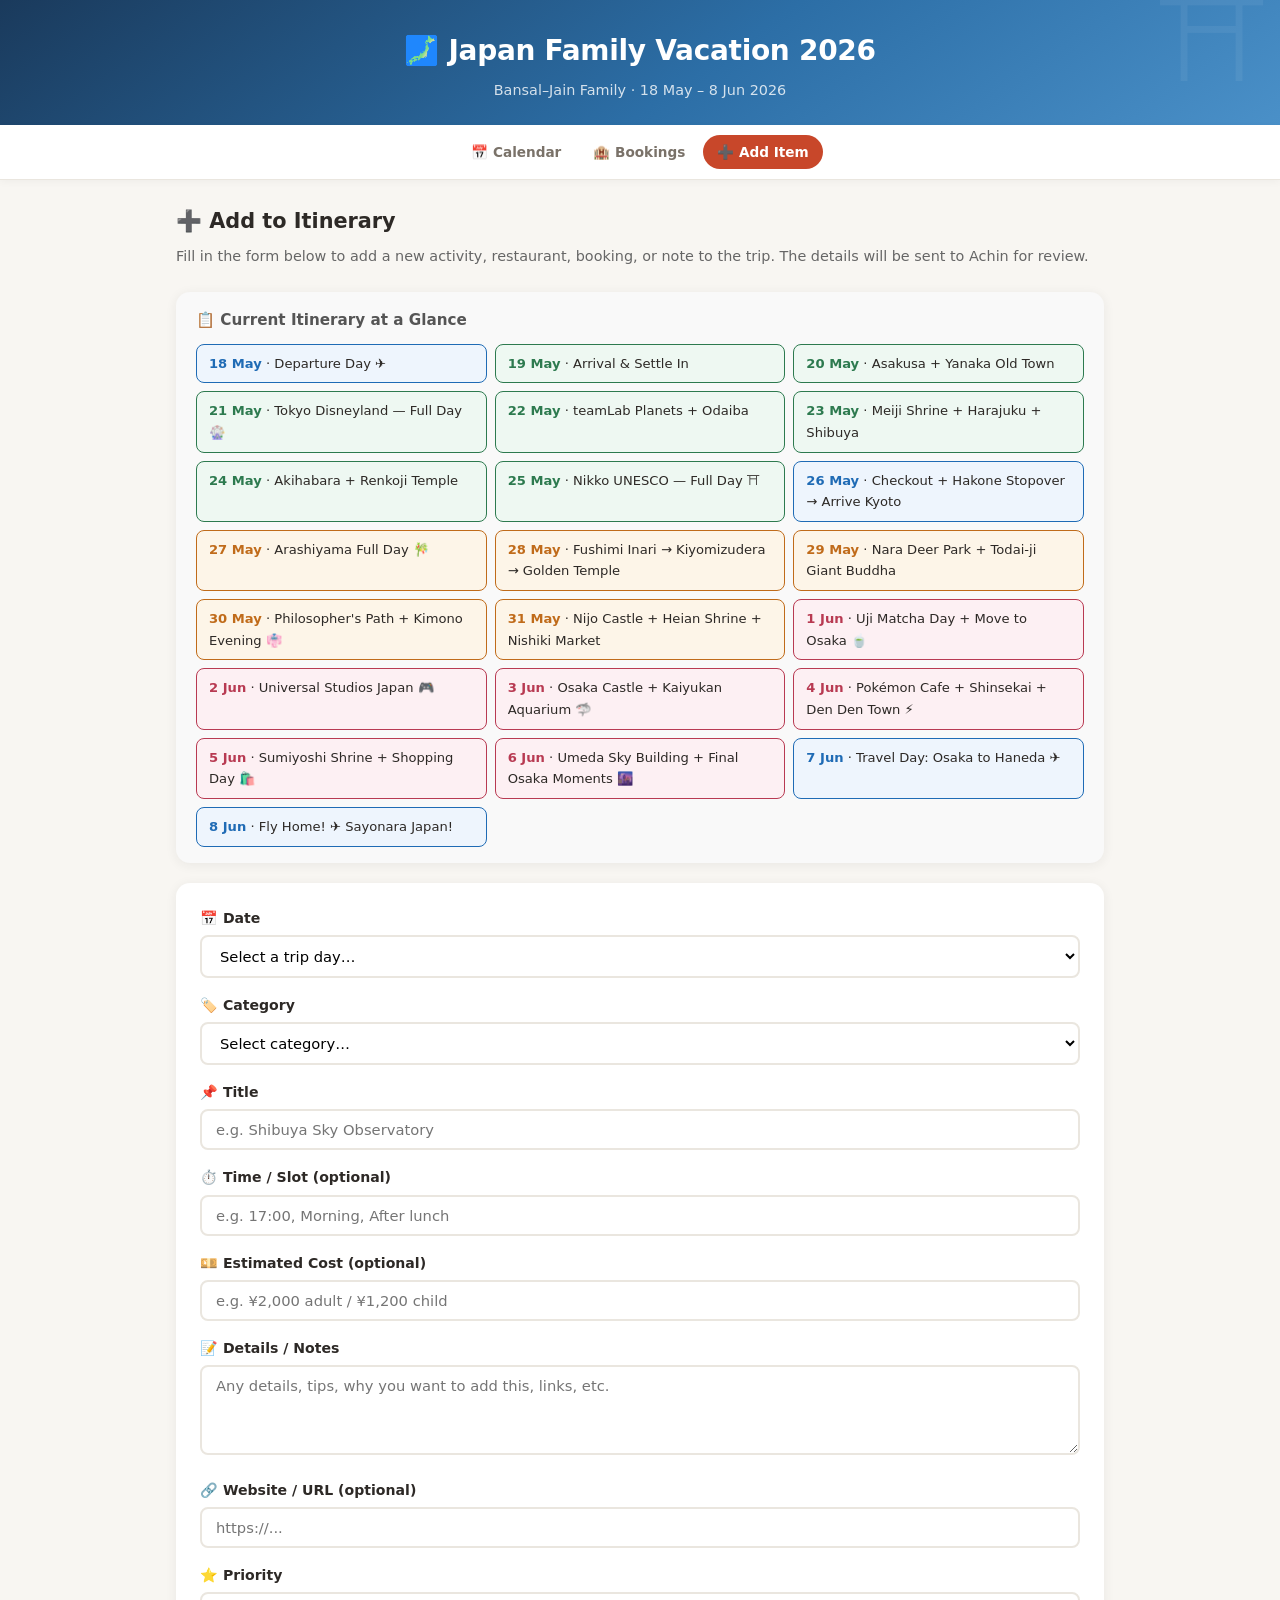
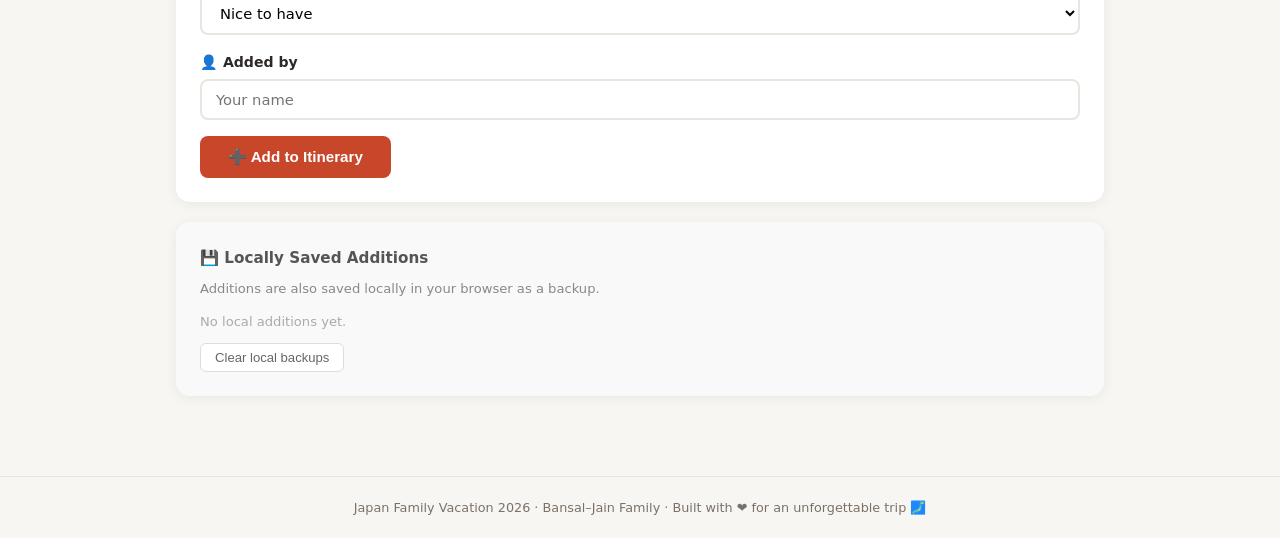
==== add.html @ 22482a1f "Japan 2026 itinerary website" ====
<!DOCTYPE html>
<html lang="en">
<head>
  <meta charset="UTF-8">
  <meta name="viewport" content="width=device-width, initial-scale=1.0">
  <title>Add to Itinerary | Japan 2026</title>
  <link rel="stylesheet" href="style.css">
</head>
<body>

<header class="site-header">
  <h1>🗾 Japan Family Vacation 2026</h1>
  <p>Bansal–Jain Family · 18 May – 8 Jun 2026</p>
</header>

<nav class="site-nav">
  <a href="index.html">📅 Calendar</a>
  <a href="index.html#bookings">🏨 Bookings</a>
  <a href="add.html" class="active">➕ Add Item</a>
</nav>

<div class="container">

  <h2 style="font-size:1.3rem;font-weight:700;margin-bottom:6px;">➕ Add to Itinerary</h2>
  <p style="color:#666;margin-bottom:24px;font-size:0.9rem;">
    Fill in the form below to add a new activity, restaurant, booking, or note to the trip.
    The details will be sent to Achin for review.
  </p>

  <!-- Existing items summary by date -->
  <div class="form-card" style="background:#f9f9f9;padding:16px 20px;margin-bottom:20px;">
    <h3 style="font-size:0.95rem;font-weight:700;margin-bottom:10px;color:#555;">📋 Current Itinerary at a Glance</h3>
    <div id="itinerary-summary" style="display:grid;grid-template-columns:repeat(auto-fill,minmax(220px,1fr));gap:8px;"></div>
  </div>

  <div class="form-card">
    <form id="add-form" action="https://formspree.io/f/YOUR_FORM_ID" method="POST">
      <!-- Hidden trip identifier -->
      <input type="hidden" name="_subject" value="Japan 2026 — New Itinerary Addition">
      <input type="hidden" name="_cc" value="bansalachin@gmail.com">

      <div class="form-group">
        <label for="date">📅 Date</label>
        <select id="date" name="date" required>
          <option value="">Select a trip day…</option>
        </select>
      </div>

      <div class="form-group">
        <label for="category">🏷️ Category</label>
        <select id="category" name="category" required>
          <option value="">Select category…</option>
          <option value="attraction">🏛️ Attraction / Sightseeing</option>
          <option value="restaurant">🍜 Restaurant / Food</option>
          <option value="transport">🚆 Transport</option>
          <option value="booking">🎟️ Booking / Ticket</option>
          <option value="hotel">🏨 Hotel / Accommodation</option>
          <option value="shopping">🛍️ Shopping</option>
          <option value="note">📝 Note / Reminder</option>
          <option value="other">✨ Other</option>
        </select>
      </div>

      <div class="form-group">
        <label for="title">📌 Title</label>
        <input type="text" id="title" name="title" placeholder="e.g. Shibuya Sky Observatory" required>
      </div>

      <div class="form-group">
        <label for="time">⏱️ Time / Slot (optional)</label>
        <input type="text" id="time" name="time" placeholder="e.g. 17:00, Morning, After lunch">
      </div>

      <div class="form-group">
        <label for="cost">💴 Estimated Cost (optional)</label>
        <input type="text" id="cost" name="cost" placeholder="e.g. ¥2,000 adult / ¥1,200 child">
      </div>

      <div class="form-group">
        <label for="description">📝 Details / Notes</label>
        <textarea id="description" name="description" placeholder="Any details, tips, why you want to add this, links, etc." required></textarea>
      </div>

      <div class="form-group">
        <label for="website">🔗 Website / URL (optional)</label>
        <input type="url" id="website" name="website" placeholder="https://...">
      </div>

      <div class="form-group">
        <label for="priority">⭐ Priority</label>
        <select id="priority" name="priority">
          <option value="nice-to-have">Nice to have</option>
          <option value="should-do">Should do</option>
          <option value="must-do">Must do!</option>
        </select>
      </div>

      <div class="form-group">
        <label for="added-by">👤 Added by</label>
        <input type="text" id="added-by" name="added-by" placeholder="Your name">
      </div>

      <button type="submit" class="submit-btn">➕ Add to Itinerary</button>
    </form>

    <div id="form-success" style="display:none;text-align:center;padding:32px">
      <div style="font-size:3rem">✅</div>
      <h3 style="margin:12px 0 8px;">Added!</h3>
      <p style="color:#666;margin-bottom:20px">Your addition has been submitted and will be reviewed.</p>
      <a href="index.html" style="display:inline-block;padding:10px 24px;background:#b71c1c;color:#fff;border-radius:8px;text-decoration:none;font-weight:600">← Back to Calendar</a>
    </div>
  </div>

  <!-- Offline backup: additions stored in browser -->
  <div class="form-card" style="background:#f9f9f9;" id="local-additions-section">
    <h3 style="font-size:0.95rem;font-weight:700;margin-bottom:6px;color:#555;">💾 Locally Saved Additions</h3>
    <p style="font-size:0.82rem;color:#888;margin-bottom:12px;">Additions are also saved locally in your browser as a backup.</p>
    <div id="local-additions-list"></div>
    <button onclick="clearLocalAdditions()" style="margin-top:10px;padding:6px 14px;font-size:0.82rem;border:1px solid #ddd;border-radius:6px;cursor:pointer;background:#fff;color:#666;">Clear local backups</button>
  </div>

</div>

<footer class="site-footer">
  Japan Family Vacation 2026 · Bansal–Jain Family · Built with ❤️ for an unforgettable trip 🗾
</footer>

<script src="data.js"></script>
<script>
  // Populate date select
  const dateSelect = document.getElementById('date');
  TRIP_DATA.days.forEach(day => {
    const dateObj = new Date(day.date + 'T00:00:00');
    const label = dateObj.toLocaleDateString('en-GB', { day: 'numeric', month: 'short' });
    const opt = document.createElement('option');
    opt.value = day.date;
    opt.textContent = `${label} (Day ${day.day}) — ${day.theme}`;
    dateSelect.appendChild(opt);
  });

  // Build itinerary summary
  const summaryEl = document.getElementById('itinerary-summary');
  TRIP_DATA.days.forEach(day => {
    const colors = REGION_COLORS[day.region];
    const dateObj = new Date(day.date + 'T00:00:00');
    const label = dateObj.toLocaleDateString('en-GB', { day: 'numeric', month: 'short' });
    const div = document.createElement('div');
    div.style.cssText = `padding:8px 12px;border-radius:8px;background:${colors.bg};border:1.5px solid ${colors.accent};font-size:0.82rem`;
    div.innerHTML = `<strong style="color:${colors.accent}">${label}</strong> · ${day.theme}`;
    summaryEl.appendChild(div);
  });

  // Local storage for additions
  function getLocalAdditions() {
    try {
      return JSON.parse(localStorage.getItem('japan2026_additions') || '[]');
    } catch { return []; }
  }
  function saveLocalAddition(data) {
    const adds = getLocalAdditions();
    adds.push({ ...data, savedAt: new Date().toISOString() });
    localStorage.setItem('japan2026_additions', JSON.stringify(adds));
  }
  function clearLocalAdditions() {
    localStorage.removeItem('japan2026_additions');
    renderLocalAdditions();
  }
  function renderLocalAdditions() {
    const adds = getLocalAdditions();
    const el = document.getElementById('local-additions-list');
    if (adds.length === 0) {
      el.innerHTML = '<p style="font-size:0.82rem;color:#aaa">No local additions yet.</p>';
      return;
    }
    el.innerHTML = adds.map((a, i) => `
      <div style="padding:10px;border:1px solid #e0e0e0;border-radius:8px;margin-bottom:8px;font-size:0.83rem;background:#fff">
        <strong>${a.title || '(no title)'}</strong> · ${a.date || 'no date'} · ${a.category || ''}<br>
        <span style="color:#888">${a.description ? a.description.substring(0,100) : ''}</span>
      </div>
    `).join('');
  }

  // Form submit
  const form = document.getElementById('add-form');
  form.addEventListener('submit', function(e) {
    // Save locally regardless of formspree
    const data = {};
    new FormData(form).forEach((v, k) => data[k] = v);
    saveLocalAddition(data);

    // If no Formspree ID configured, show success and skip submission
    if (form.action.includes('YOUR_FORM_ID')) {
      e.preventDefault();
      form.style.display = 'none';
      document.getElementById('form-success').style.display = 'block';
      renderLocalAdditions();
      return;
    }
    // Otherwise let Formspree handle it normally
    form.style.display = 'none';
    document.getElementById('form-success').style.display = 'block';
  });

  renderLocalAdditions();
</script>

</body>
</html>
---- style.css ----
/* Japan Family Vacation 2026 — Light Theme */

:root {
  /* Page */
  --bg: #F8F6F2;
  --card-bg: #FFFFFF;
  --text: #2D2926;
  --muted: #7A7269;
  --border: #EAE6DF;
  --shadow: 0 2px 12px rgba(45,41,38,0.07);
  --radius: 14px;

  /* Tokyo — forest green */
  --tokyo: #2D7A4F;
  --tokyo-light: #EEF8F2;
  --tokyo-mid: #C6E8D4;

  /* Kyoto — warm amber */
  --kyoto: #C06B1A;
  --kyoto-light: #FDF5E8;
  --kyoto-mid: #F5D9B0;

  /* Osaka — rose/vermilion */
  --osaka: #B83A52;
  --osaka-light: #FDF0F3;
  --osaka-mid: #F5C2CD;

  /* Transit — sky blue */
  --transit: #1F6BB5;
  --transit-light: #EEF5FD;
  --transit-mid: #BDD8F5;

  /* Accent — vermilion (torii red) used sparingly */
  --accent: #C8472A;
  --accent-light: #FFF0EC;
}

* { box-sizing: border-box; margin: 0; padding: 0; }

body {
  font-family: 'Segoe UI', system-ui, -apple-system, sans-serif;
  background: var(--bg);
  color: var(--text);
  line-height: 1.65;
  font-size: 15px;
}

/* ── Header ── */
.site-header {
  background: linear-gradient(145deg, #1A3A5C 0%, #2C6EA6 55%, #4A90C8 100%);
  color: #fff;
  padding: 28px 20px 22px;
  text-align: center;
  position: relative;
  overflow: hidden;
}
.site-header::after {
  content: '⛩';
  position: absolute; font-size: 110px; opacity: 0.06;
  right: 10px; bottom: -10px; pointer-events: none;
}
.site-header h1 { font-size: 1.75rem; font-weight: 700; letter-spacing: -0.3px; }
.site-header p { opacity: 0.8; margin-top: 5px; font-size: 0.9rem; }
.header-meta { display: flex; flex-wrap: wrap; justify-content: center; gap: 8px; margin-top: 12px; }
.header-badge {
  background: rgba(255,255,255,0.18); border: 1px solid rgba(255,255,255,0.3);
  border-radius: 20px; padding: 4px 12px; font-size: 0.8rem; font-weight: 600;
}

/* ── Nav ── */
.site-nav {
  background: var(--card-bg); border-bottom: 1.5px solid var(--border);
  display: flex; justify-content: center; gap: 4px; padding: 10px 16px;
  flex-wrap: wrap; position: sticky; top: 0; z-index: 100;
  box-shadow: 0 2px 8px rgba(0,0,0,0.04);
}
.site-nav a {
  text-decoration: none; color: var(--muted);
  padding: 6px 14px; border-radius: 20px; font-size: 0.85rem; font-weight: 600;
  transition: all 0.18s;
}
.site-nav a:hover { background: var(--bg); color: var(--text); }
.site-nav a.active { background: var(--accent); color: #fff; }

/* ── Layout ── */
.container { max-width: 960px; margin: 0 auto; padding: 24px 16px 40px; }

/* ── Legend ── */
.legend { display: flex; flex-wrap: wrap; gap: 10px; margin-bottom: 22px; justify-content: center; }
.legend-item { display: flex; align-items: center; gap: 6px; font-size: 0.82rem; font-weight: 600; color: var(--muted); }
.legend-dot { width: 13px; height: 13px; border-radius: 50%; }

/* ── Summary cards ── */
.summary-grid { display: grid; grid-template-columns: repeat(auto-fill, minmax(210px,1fr)); gap: 12px; margin-bottom: 28px; }
.summary-card {
  background: var(--card-bg); border-radius: var(--radius); padding: 16px 18px;
  box-shadow: var(--shadow); border-top: 3px solid transparent;
}
.summary-card.tokyo { border-top-color: var(--tokyo); }
.summary-card.kyoto { border-top-color: var(--kyoto); }
.summary-card.osaka { border-top-color: var(--osaka); }
.summary-card.transit { border-top-color: var(--transit); }
.summary-card h3 { font-size: 0.78rem; font-weight: 600; color: var(--muted); text-transform: uppercase; letter-spacing: 0.5px; margin-bottom: 5px; }
.summary-card p { font-size: 0.95rem; font-weight: 600; color: var(--text); }

/* ── Calendar ── */
.calendar-section { margin-bottom: 32px; }
.calendar-section > h2 { font-size: 1.1rem; font-weight: 700; margin-bottom: 16px; color: var(--text); }
.cal-month { margin-bottom: 24px; }
.cal-month-title { font-size: 0.78rem; font-weight: 700; color: var(--muted); margin-bottom: 8px; text-transform: uppercase; letter-spacing: 1.5px; }
.cal-grid { display: grid; grid-template-columns: repeat(7, 1fr); gap: 5px; }
.cal-header-cell { text-align: center; font-size: 0.68rem; font-weight: 700; color: var(--muted); padding: 4px 0; text-transform: uppercase; }
.cal-cell {
  aspect-ratio: 1; border-radius: 10px; display: flex; flex-direction: column;
  align-items: center; justify-content: center; text-decoration: none;
  font-size: 0.8rem; border: 1.5px solid transparent; background: var(--card-bg);
  color: var(--muted); min-height: 58px; transition: transform 0.15s, box-shadow 0.15s;
}
.cal-cell.empty { background: transparent; border-color: transparent; cursor: default; }
.cal-cell.trip-day { cursor: pointer; box-shadow: var(--shadow); font-weight: 600; }
.cal-cell.trip-day:hover { transform: translateY(-2px); box-shadow: 0 6px 18px rgba(0,0,0,0.12); }
.cal-cell.tokyo { background: var(--tokyo-light); border-color: var(--tokyo-mid); color: var(--tokyo); }
.cal-cell.kyoto { background: var(--kyoto-light); border-color: var(--kyoto-mid); color: var(--kyoto); }
.cal-cell.osaka { background: var(--osaka-light); border-color: var(--osaka-mid); color: var(--osaka); }
.cal-cell.transit { background: var(--transit-light); border-color: var(--transit-mid); color: var(--transit); }
.cal-day-num { font-size: 1.1rem; font-weight: 700; line-height: 1; }
.cal-day-label { font-size: 0.56rem; font-weight: 600; margin-top: 3px; opacity: 0.85; text-align: center; line-height: 1.2; }

/* ── Status tags ── */
.confirmed-tag {
  display: inline-block; background: #EEF8F2; color: #2D7A4F;
  font-size: 0.72rem; font-weight: 700; padding: 3px 10px; border-radius: 20px; margin-top: 5px;
}
.tbc-tag {
  display: inline-block; background: #FFF3E0; color: #C06B1A;
  font-size: 0.72rem; font-weight: 700; padding: 3px 10px; border-radius: 20px; margin-top: 5px;
}

/* ── Status cards ── */
.status-section { margin-bottom: 28px; }
.status-section > h2 { font-size: 1.05rem; font-weight: 700; margin-bottom: 12px; }
.status-grid { display: grid; grid-template-columns: repeat(auto-fill, minmax(250px,1fr)); gap: 10px; }
.status-card {
  background: var(--card-bg); border-radius: var(--radius); padding: 14px 16px;
  box-shadow: var(--shadow); display: flex; align-items: flex-start; gap: 12px;
}
.status-icon { font-size: 1.4rem; flex-shrink: 0; margin-top: 1px; }
.status-card h4 { font-size: 0.88rem; font-weight: 700; margin-bottom: 2px; }
.status-card p { font-size: 0.78rem; color: var(--muted); }

/* ── DAY PAGE ── */
.day-header {
  border-radius: var(--radius); padding: 28px 24px; margin-bottom: 20px; color: #fff; position: relative; overflow: hidden;
}
.day-header.tokyo  { background: linear-gradient(135deg, #1E5C38, #2D7A4F); }
.day-header.kyoto  { background: linear-gradient(135deg, #8B4A10, #C06B1A); }
.day-header.osaka  { background: linear-gradient(135deg, #8A2038, #B83A52); }
.day-header.transit{ background: linear-gradient(135deg, #0D4E8C, #1F6BB5); }
.day-header::after { content: ''; position: absolute; top: -30px; right: -30px; width: 120px; height: 120px; border-radius: 50%; background: rgba(255,255,255,0.06); }

.day-header-top { display: flex; justify-content: space-between; align-items: flex-start; flex-wrap: wrap; gap: 8px; }
.day-num { font-size: 0.8rem; font-weight: 600; opacity: 0.7; }
.day-status-badge { font-size: 0.72rem; font-weight: 700; padding: 3px 10px; border-radius: 12px; background: rgba(255,255,255,0.2); border: 1px solid rgba(255,255,255,0.3); }
.day-header h1 { font-size: 1.55rem; font-weight: 700; margin: 8px 0 5px; line-height: 1.25; }
.day-header .day-meta { font-size: 0.88rem; opacity: 0.82; }

/* Day photo link */
.photo-strip { display: flex; gap: 8px; flex-wrap: wrap; margin-bottom: 16px; }
.photo-btn {
  display: inline-flex; align-items: center; gap: 5px;
  padding: 7px 14px; border-radius: 8px; text-decoration: none; font-size: 0.82rem; font-weight: 600;
  background: var(--card-bg); color: var(--text); box-shadow: var(--shadow); border: 1px solid var(--border);
  transition: all 0.18s;
}
.photo-btn:hover { background: var(--bg); box-shadow: 0 4px 12px rgba(0,0,0,0.1); }

/* ── Section headers ── */
.section-title {
  font-size: 1rem; font-weight: 700; margin: 22px 0 12px;
  display: flex; align-items: center; gap: 8px; color: var(--text);
}
.section-title::after { content: ''; flex: 1; height: 1.5px; background: var(--border); }

/* ── Activity cards ── */
.activity-card {
  background: var(--card-bg); border-radius: var(--radius); padding: 16px 18px;
  margin-bottom: 10px; box-shadow: var(--shadow); position: relative;
}
.activity-top { display: flex; justify-content: space-between; align-items: flex-start; gap: 10px; flex-wrap: wrap; }
.activity-name { font-weight: 700; font-size: 0.98rem; }
.activity-time { font-size: 0.78rem; color: var(--muted); margin-top: 2px; }
.activity-cost {
  background: #F0F9F0; color: #2D7A4F; border-radius: 8px; padding: 4px 10px;
  font-size: 0.8rem; font-weight: 700; white-space: nowrap; flex-shrink: 0;
}
.ticket-badge {
  display: inline-flex; align-items: center; gap: 4px;
  background: var(--transit-light); color: var(--transit); border-radius: 6px;
  padding: 3px 9px; font-size: 0.75rem; font-weight: 700; margin-top: 6px;
}
.activity-notes { font-size: 0.87rem; color: #4A4540; margin-top: 8px; line-height: 1.6; }
.activity-actions { display: flex; flex-wrap: wrap; gap: 6px; margin-top: 10px; }

.btn-maps {
  display: inline-flex; align-items: center; gap: 5px;
  padding: 6px 12px; border-radius: 8px; text-decoration: none; font-size: 0.78rem; font-weight: 600;
  background: var(--transit-light); color: var(--transit); border: 1px solid var(--transit-mid);
  transition: background 0.18s;
}
.btn-maps:hover { background: var(--transit-mid); }
.btn-official {
  display: inline-flex; align-items: center; gap: 5px;
  padding: 6px 12px; border-radius: 8px; text-decoration: none; font-size: 0.78rem; font-weight: 600;
  background: var(--tokyo-light); color: var(--tokyo); border: 1px solid var(--tokyo-mid);
  transition: background 0.18s;
}
.btn-official:hover { background: var(--tokyo-mid); }
.btn-photos {
  display: inline-flex; align-items: center; gap: 5px;
  padding: 6px 12px; border-radius: 8px; text-decoration: none; font-size: 0.78rem; font-weight: 600;
  background: var(--kyoto-light); color: var(--kyoto); border: 1px solid var(--kyoto-mid);
  transition: background 0.18s;
}
.btn-photos:hover { background: var(--kyoto-mid); }

/* Maps hint */
.maps-hint {
  font-size: 0.72rem; color: var(--muted); margin-top: 4px; font-style: italic;
}

/* ── Info grid (food / shopping / facts / hacks) ── */
.info-grid { display: grid; grid-template-columns: 1fr 1fr; gap: 10px; margin-bottom: 18px; }
@media (max-width: 600px) { .info-grid { grid-template-columns: 1fr; } }

.info-card {
  background: var(--card-bg); border-radius: var(--radius); padding: 14px 16px; box-shadow: var(--shadow);
}
.info-card-title { font-size: 0.78rem; font-weight: 700; text-transform: uppercase; letter-spacing: 0.5px; color: var(--muted); margin-bottom: 8px; }
.info-item { font-size: 0.85rem; padding: 5px 0; border-bottom: 1px solid var(--border); line-height: 1.5; }
.info-item:last-child { border-bottom: none; }
.info-item strong { display: block; font-weight: 600; font-size: 0.88rem; }
.info-item span { color: var(--muted); font-size: 0.8rem; }

/* Hacks box */
.hacks-box {
  background: #FFFBF0; border: 1.5px solid var(--kyoto-mid); border-radius: var(--radius);
  padding: 16px 18px; margin-bottom: 18px;
}
.hacks-box .section-title { color: var(--kyoto); }
.hacks-box .section-title::after { background: var(--kyoto-mid); }
.hack-item { display: flex; gap: 8px; font-size: 0.88rem; padding: 5px 0; align-items: flex-start; line-height: 1.5; }
.hack-item::before { content: '💡'; flex-shrink: 0; }

/* Tips box */
.tips-box {
  background: var(--transit-light); border: 1.5px solid var(--transit-mid);
  border-radius: var(--radius); padding: 16px 18px; margin-bottom: 18px;
}
.tips-title { font-size: 0.82rem; font-weight: 700; color: var(--transit); text-transform: uppercase; letter-spacing: 0.5px; margin-bottom: 8px; }
.tips-box p { font-size: 0.87rem; line-height: 1.7; }

/* Accommodation bar */
.accom-bar {
  border-radius: 10px; padding: 12px 16px; margin-bottom: 18px; font-size: 0.87rem; font-weight: 600;
  display: flex; align-items: center; gap: 8px;
}
.accom-bar.confirmed { background: #EEF8F2; color: #2D7A4F; border: 1.5px solid #C6E8D4; }
.accom-bar.tbc       { background: #FFF3E0; color: #C06B1A; border: 1.5px solid #F5D9B0; }

/* Links section */
.links-row { display: flex; flex-wrap: wrap; gap: 8px; margin-bottom: 18px; }

/* Day navigation */
.day-nav { display: flex; justify-content: space-between; margin-top: 28px; gap: 10px; }
.day-nav a {
  flex: 1; display: block; text-align: center; padding: 12px;
  background: var(--card-bg); border-radius: var(--radius); text-decoration: none;
  color: var(--text); font-weight: 600; font-size: 0.85rem; box-shadow: var(--shadow);
  transition: all 0.18s; border: 1.5px solid var(--border);
}
.day-nav a:hover { background: var(--bg); border-color: #CCC8C0; }
.day-nav .home-link { flex: 0; padding: 12px 20px; background: var(--accent); color: #fff; border-color: var(--accent); }
.day-nav .home-link:hover { background: #B53B22; }

/* ── Phrases page ── */
.phrase-section { margin-bottom: 28px; }
.phrase-section-title {
  font-size: 1rem; font-weight: 700; padding: 10px 16px; border-radius: 10px;
  margin-bottom: 12px; display: flex; align-items: center; gap: 8px;
  background: var(--card-bg); border-left: 4px solid var(--accent); box-shadow: var(--shadow);
}
.phrase-grid { display: grid; grid-template-columns: repeat(auto-fill, minmax(260px,1fr)); gap: 10px; }
.phrase-card {
  background: var(--card-bg); border-radius: var(--radius); padding: 14px 16px;
  box-shadow: var(--shadow); border-top: 2px solid var(--border);
  transition: transform 0.15s, box-shadow 0.15s;
}
.phrase-card:hover { transform: translateY(-2px); box-shadow: 0 6px 18px rgba(0,0,0,0.1); }
.phrase-japanese { font-size: 1.3rem; font-weight: 700; margin-bottom: 2px; color: var(--accent); }
.phrase-romaji { font-size: 0.88rem; font-weight: 600; color: var(--text); }
.phrase-english { font-size: 0.82rem; color: var(--muted); margin-top: 3px; }
.phrase-tip { font-size: 0.75rem; margin-top: 6px; color: #8B6914; background: var(--kyoto-light); padding: 4px 8px; border-radius: 6px; }

/* ── Form ── */
.form-card { background: var(--card-bg); border-radius: var(--radius); padding: 24px; box-shadow: var(--shadow); margin-bottom: 20px; }
.form-group { margin-bottom: 16px; }
.form-group label { display: block; font-weight: 600; font-size: 0.88rem; margin-bottom: 5px; }
.form-group input, .form-group select, .form-group textarea {
  width: 100%; padding: 10px 14px; border: 2px solid var(--border); border-radius: 8px;
  font-size: 0.92rem; font-family: inherit; transition: border-color 0.18s; background: var(--card-bg);
}
.form-group input:focus, .form-group select:focus, .form-group textarea:focus {
  outline: none; border-color: var(--accent);
}
.form-group textarea { min-height: 90px; resize: vertical; }
.submit-btn {
  background: var(--accent); color: #fff; border: none; padding: 12px 28px;
  border-radius: 8px; font-size: 0.95rem; font-weight: 700; cursor: pointer; transition: background 0.18s;
}
.submit-btn:hover { background: #B53B22; }

/* ── Footer ── */
.site-footer {
  text-align: center; padding: 20px; color: var(--muted); font-size: 0.8rem;
  border-top: 1px solid var(--border); margin-top: 20px;
}

/* ── Responsive ── */
@media (max-width: 600px) {
  .site-header h1 { font-size: 1.3rem; }
  .container { padding: 16px 12px 32px; }
  .cal-cell { min-height: 46px; }
  .cal-day-num { font-size: 0.88rem; }
  .cal-day-label { display: none; }
  .day-header h1 { font-size: 1.25rem; }
}
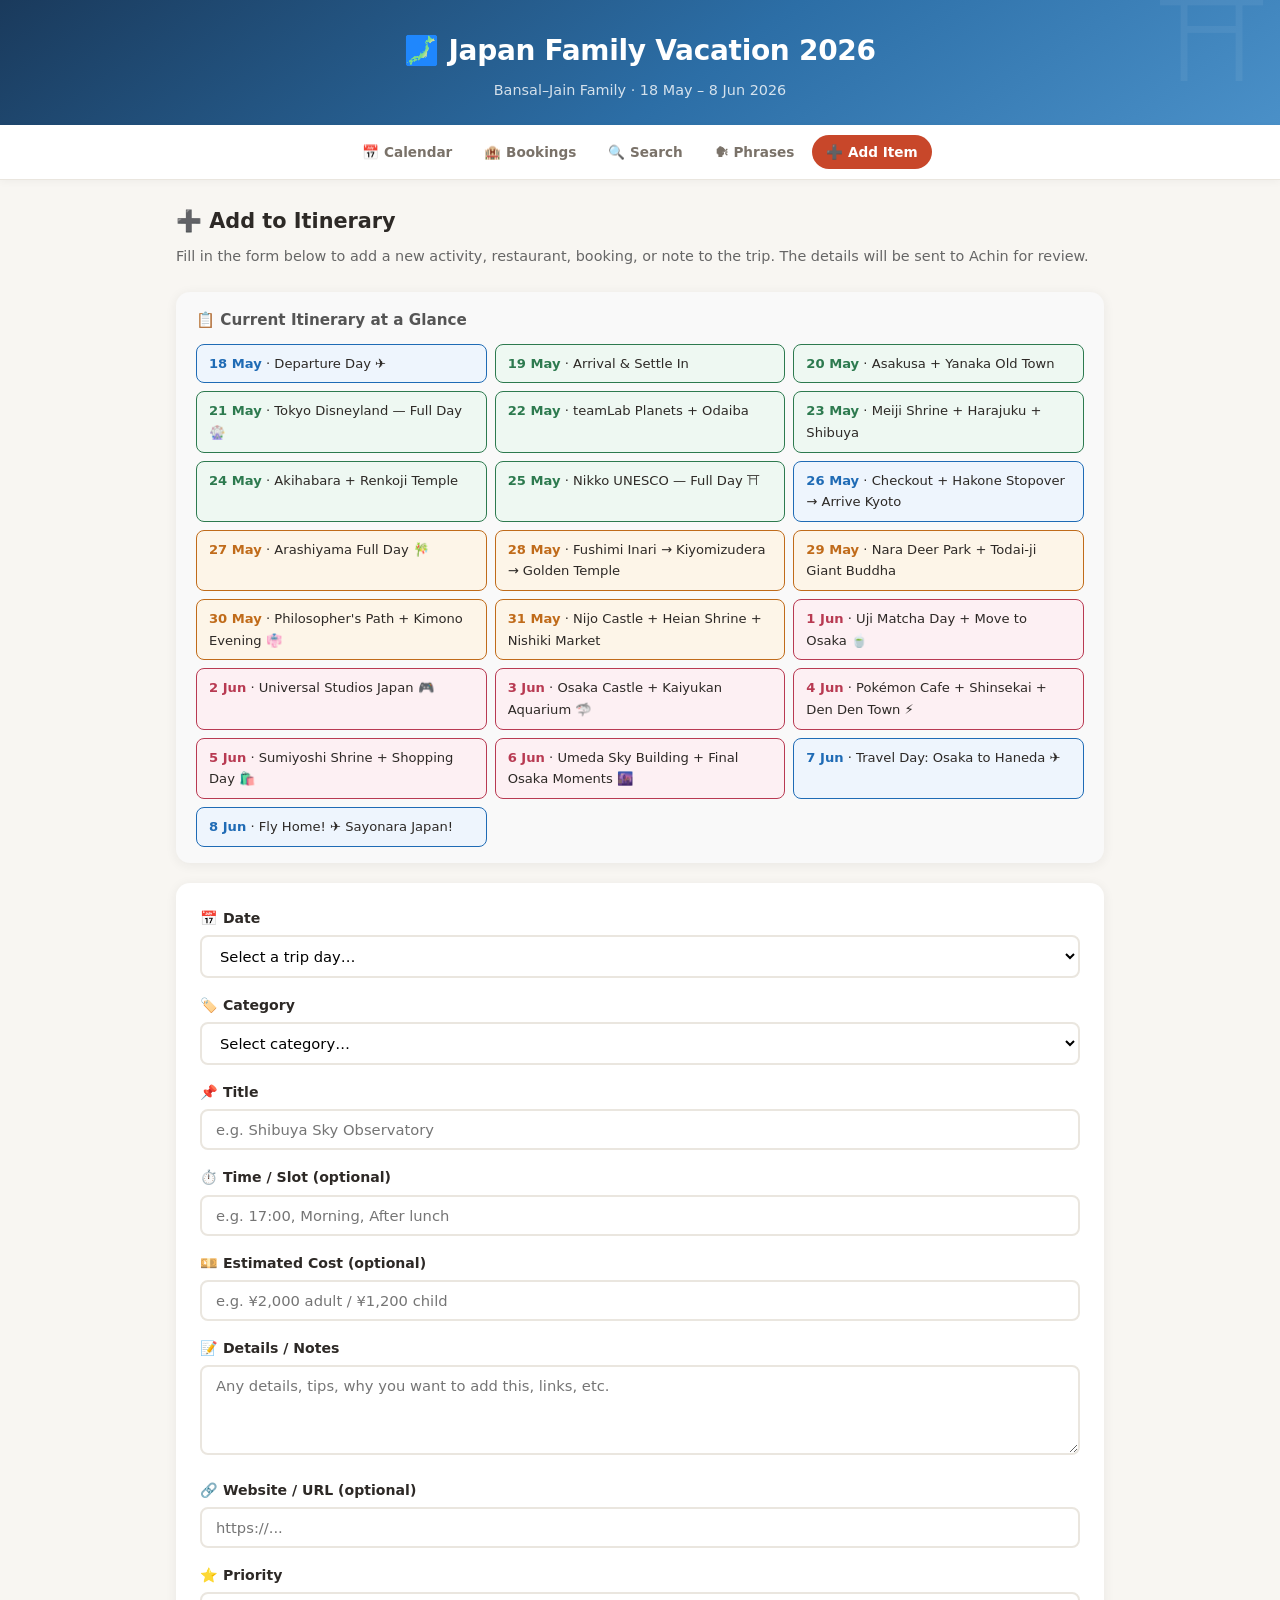
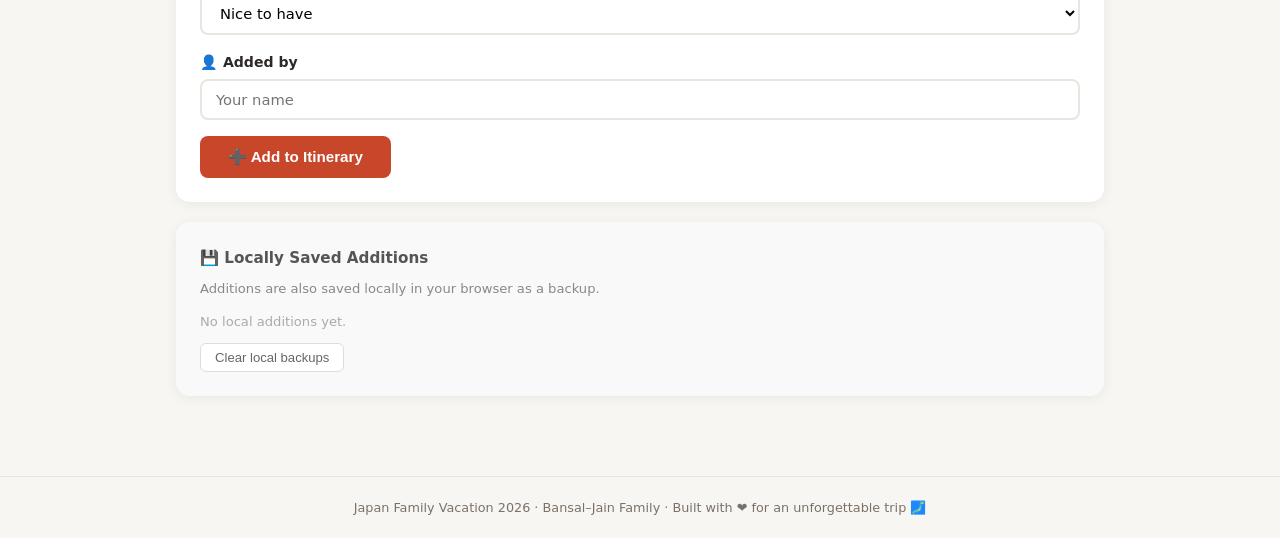
==== commit c9319c5d: "Add full-text search page and Japanese voice pronunciations - New search.html: Fuse.js fuzzy search " ====
--- a/add.html
+++ b/add.html
@@ -16,6 +16,8 @@
 <nav class="site-nav">
   <a href="index.html">📅 Calendar</a>
   <a href="index.html#bookings">🏨 Bookings</a>
+  <a href="search.html">🔍 Search</a>
+  <a href="phrases.html">🗣 Phrases</a>
   <a href="add.html" class="active">➕ Add Item</a>
 </nav>
 
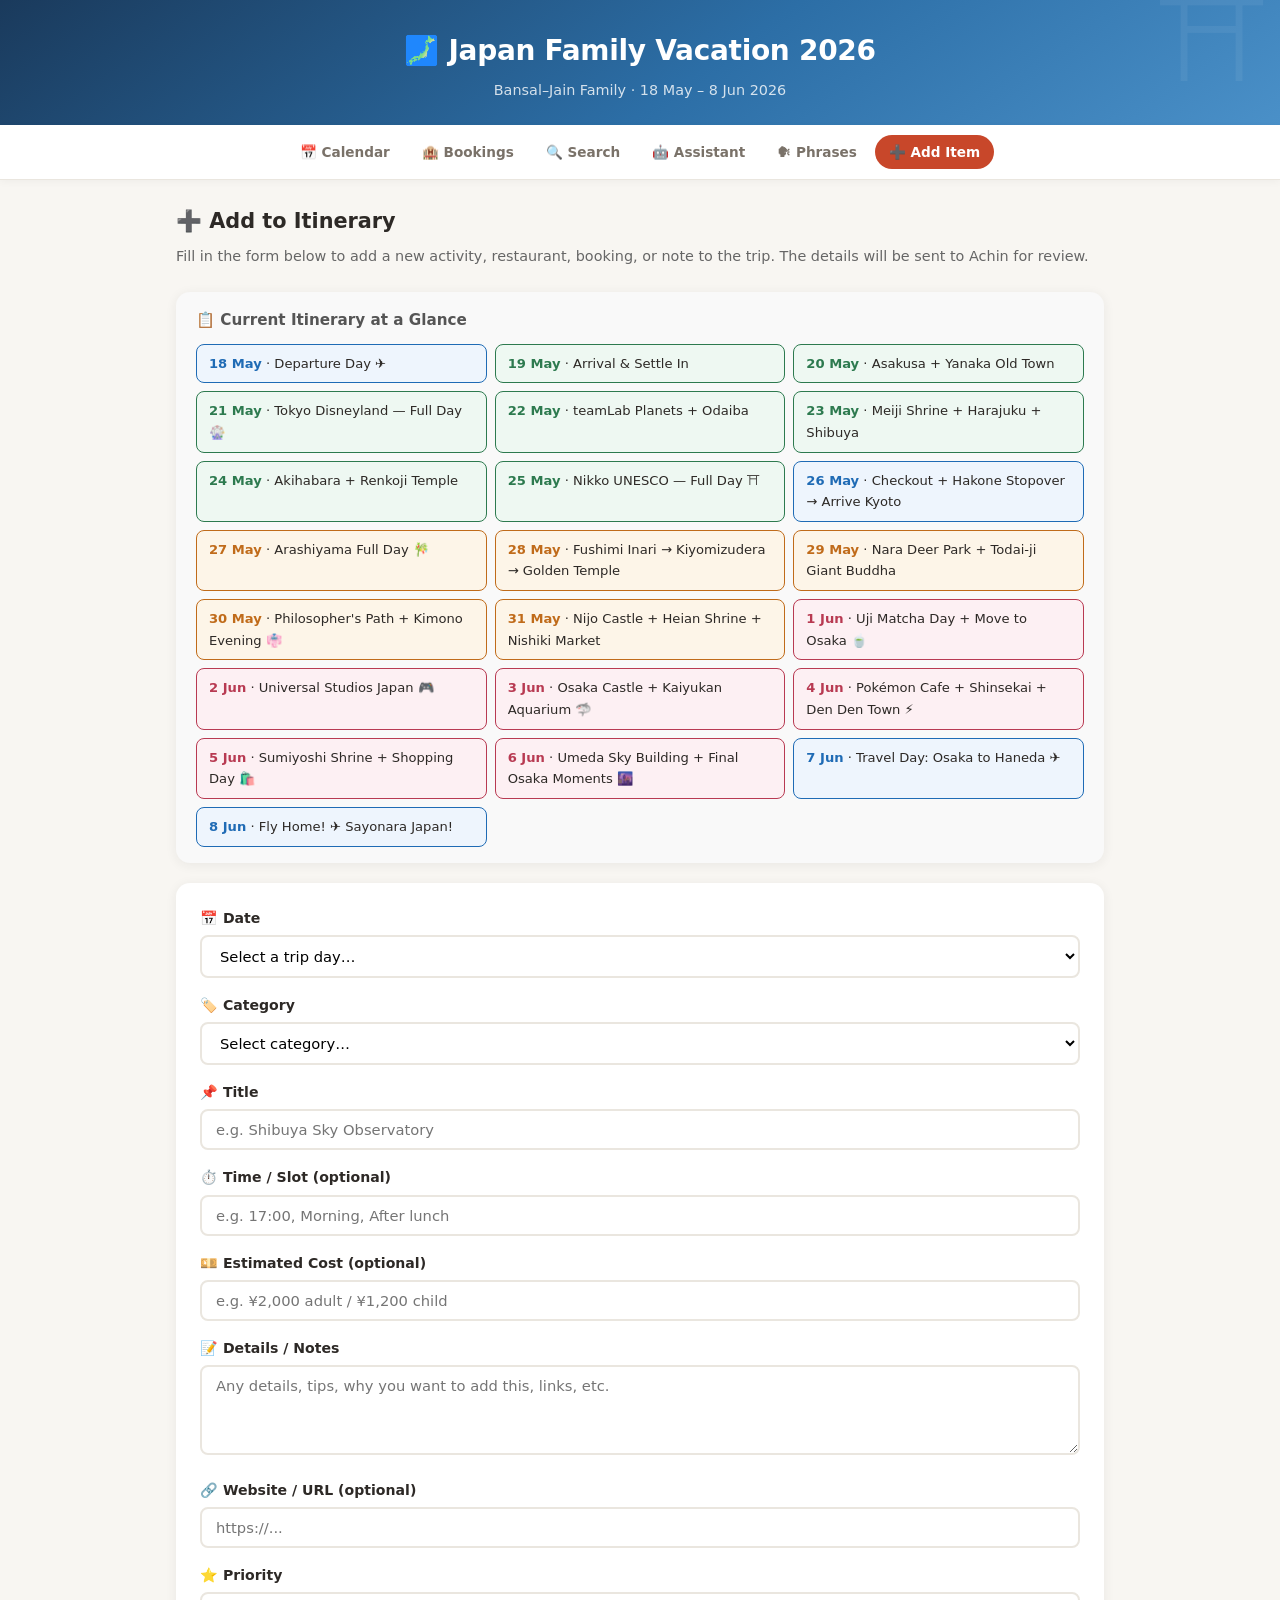
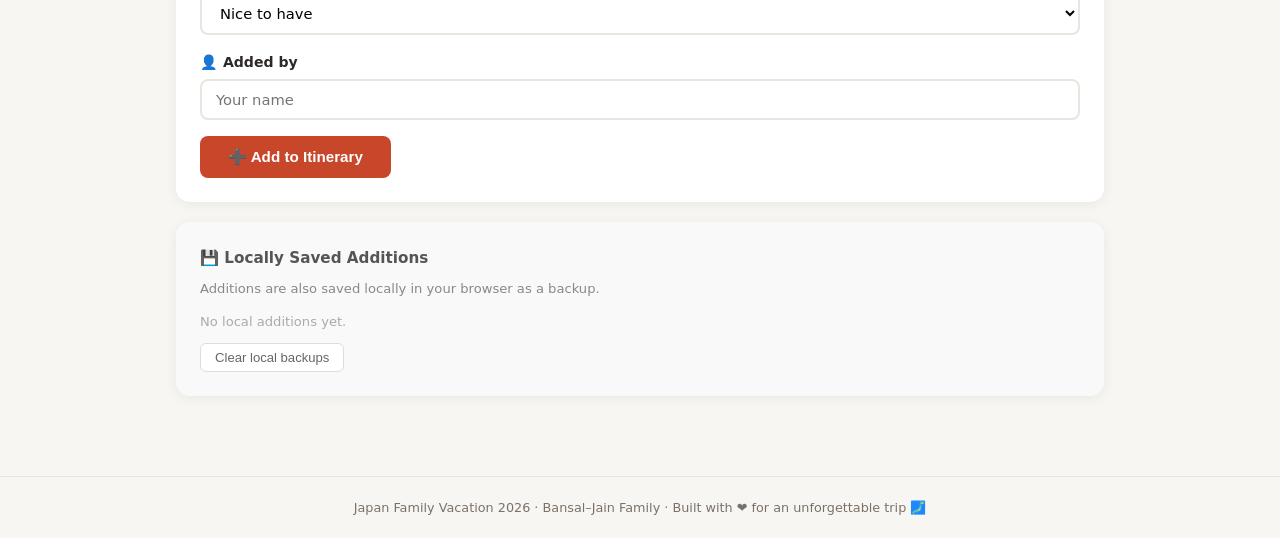
==== commit b200d2bd: "Add AI travel assistant (Perplexity Sonar + Cloudflare Worker + GitHub auto-commit)" ====
--- a/add.html
+++ b/add.html
@@ -17,6 +17,7 @@
   <a href="index.html">📅 Calendar</a>
   <a href="index.html#bookings">🏨 Bookings</a>
   <a href="search.html">🔍 Search</a>
+  <a href="assistant.html">🤖 Assistant</a>
   <a href="phrases.html">🗣 Phrases</a>
   <a href="add.html" class="active">➕ Add Item</a>
 </nav>
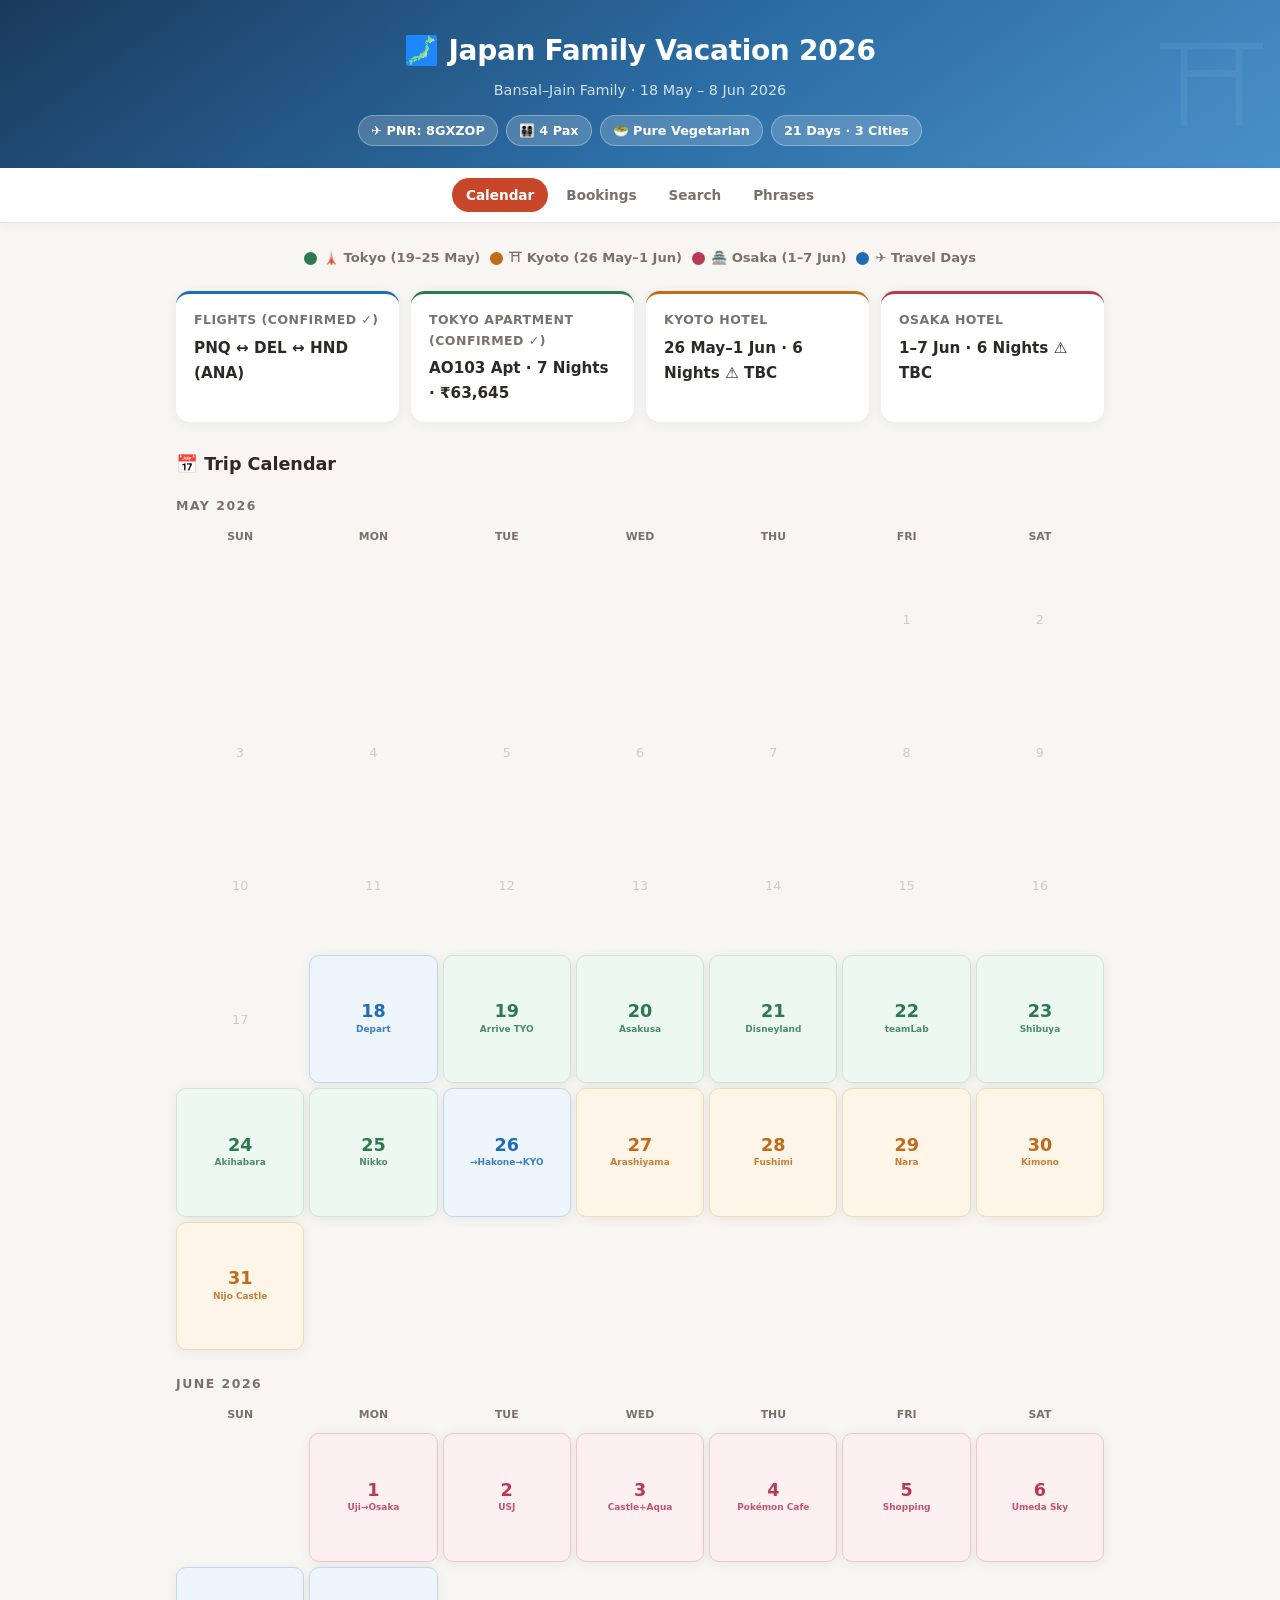
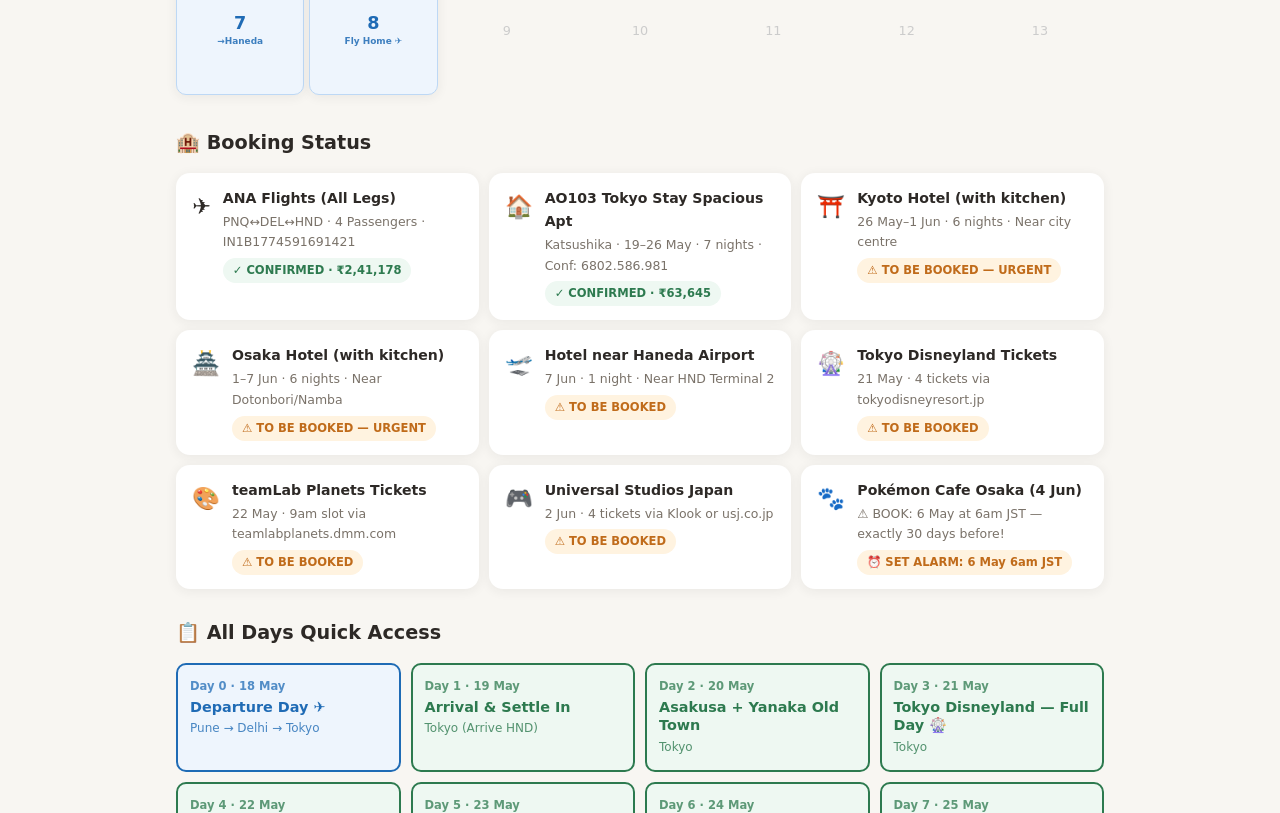
==== commit 23115999: "Simplify site: mobile-first editing, remove AI assistant" ====
--- a/add.html
+++ b/add.html
@@ -1,211 +1,3 @@
 <!DOCTYPE html>
-<html lang="en">
-<head>
-  <meta charset="UTF-8">
-  <meta name="viewport" content="width=device-width, initial-scale=1.0">
-  <title>Add to Itinerary | Japan 2026</title>
-  <link rel="stylesheet" href="style.css">
-</head>
-<body>
-
-<header class="site-header">
-  <h1>🗾 Japan Family Vacation 2026</h1>
-  <p>Bansal–Jain Family · 18 May – 8 Jun 2026</p>
-</header>
-
-<nav class="site-nav">
-  <a href="index.html">📅 Calendar</a>
-  <a href="index.html#bookings">🏨 Bookings</a>
-  <a href="search.html">🔍 Search</a>
-  <a href="assistant.html">🤖 Assistant</a>
-  <a href="phrases.html">🗣 Phrases</a>
-  <a href="add.html" class="active">➕ Add Item</a>
-</nav>
-
-<div class="container">
-
-  <h2 style="font-size:1.3rem;font-weight:700;margin-bottom:6px;">➕ Add to Itinerary</h2>
-  <p style="color:#666;margin-bottom:24px;font-size:0.9rem;">
-    Fill in the form below to add a new activity, restaurant, booking, or note to the trip.
-    The details will be sent to Achin for review.
-  </p>
-
-  <!-- Existing items summary by date -->
-  <div class="form-card" style="background:#f9f9f9;padding:16px 20px;margin-bottom:20px;">
-    <h3 style="font-size:0.95rem;font-weight:700;margin-bottom:10px;color:#555;">📋 Current Itinerary at a Glance</h3>
-    <div id="itinerary-summary" style="display:grid;grid-template-columns:repeat(auto-fill,minmax(220px,1fr));gap:8px;"></div>
-  </div>
-
-  <div class="form-card">
-    <form id="add-form" action="https://formspree.io/f/YOUR_FORM_ID" method="POST">
-      <!-- Hidden trip identifier -->
-      <input type="hidden" name="_subject" value="Japan 2026 — New Itinerary Addition">
-      <input type="hidden" name="_cc" value="bansalachin@gmail.com">
-
-      <div class="form-group">
-        <label for="date">📅 Date</label>
-        <select id="date" name="date" required>
-          <option value="">Select a trip day…</option>
-        </select>
-      </div>
-
-      <div class="form-group">
-        <label for="category">🏷️ Category</label>
-        <select id="category" name="category" required>
-          <option value="">Select category…</option>
-          <option value="attraction">🏛️ Attraction / Sightseeing</option>
-          <option value="restaurant">🍜 Restaurant / Food</option>
-          <option value="transport">🚆 Transport</option>
-          <option value="booking">🎟️ Booking / Ticket</option>
-          <option value="hotel">🏨 Hotel / Accommodation</option>
-          <option value="shopping">🛍️ Shopping</option>
-          <option value="note">📝 Note / Reminder</option>
-          <option value="other">✨ Other</option>
-        </select>
-      </div>
-
-      <div class="form-group">
-        <label for="title">📌 Title</label>
-        <input type="text" id="title" name="title" placeholder="e.g. Shibuya Sky Observatory" required>
-      </div>
-
-      <div class="form-group">
-        <label for="time">⏱️ Time / Slot (optional)</label>
-        <input type="text" id="time" name="time" placeholder="e.g. 17:00, Morning, After lunch">
-      </div>
-
-      <div class="form-group">
-        <label for="cost">💴 Estimated Cost (optional)</label>
-        <input type="text" id="cost" name="cost" placeholder="e.g. ¥2,000 adult / ¥1,200 child">
-      </div>
-
-      <div class="form-group">
-        <label for="description">📝 Details / Notes</label>
-        <textarea id="description" name="description" placeholder="Any details, tips, why you want to add this, links, etc." required></textarea>
-      </div>
-
-      <div class="form-group">
-        <label for="website">🔗 Website / URL (optional)</label>
-        <input type="url" id="website" name="website" placeholder="https://...">
-      </div>
-
-      <div class="form-group">
-        <label for="priority">⭐ Priority</label>
-        <select id="priority" name="priority">
-          <option value="nice-to-have">Nice to have</option>
-          <option value="should-do">Should do</option>
-          <option value="must-do">Must do!</option>
-        </select>
-      </div>
-
-      <div class="form-group">
-        <label for="added-by">👤 Added by</label>
-        <input type="text" id="added-by" name="added-by" placeholder="Your name">
-      </div>
-
-      <button type="submit" class="submit-btn">➕ Add to Itinerary</button>
-    </form>
-
-    <div id="form-success" style="display:none;text-align:center;padding:32px">
-      <div style="font-size:3rem">✅</div>
-      <h3 style="margin:12px 0 8px;">Added!</h3>
-      <p style="color:#666;margin-bottom:20px">Your addition has been submitted and will be reviewed.</p>
-      <a href="index.html" style="display:inline-block;padding:10px 24px;background:#b71c1c;color:#fff;border-radius:8px;text-decoration:none;font-weight:600">← Back to Calendar</a>
-    </div>
-  </div>
-
-  <!-- Offline backup: additions stored in browser -->
-  <div class="form-card" style="background:#f9f9f9;" id="local-additions-section">
-    <h3 style="font-size:0.95rem;font-weight:700;margin-bottom:6px;color:#555;">💾 Locally Saved Additions</h3>
-    <p style="font-size:0.82rem;color:#888;margin-bottom:12px;">Additions are also saved locally in your browser as a backup.</p>
-    <div id="local-additions-list"></div>
-    <button onclick="clearLocalAdditions()" style="margin-top:10px;padding:6px 14px;font-size:0.82rem;border:1px solid #ddd;border-radius:6px;cursor:pointer;background:#fff;color:#666;">Clear local backups</button>
-  </div>
-
-</div>
-
-<footer class="site-footer">
-  Japan Family Vacation 2026 · Bansal–Jain Family · Built with ❤️ for an unforgettable trip 🗾
-</footer>
-
-<script src="data.js"></script>
-<script>
-  // Populate date select
-  const dateSelect = document.getElementById('date');
-  TRIP_DATA.days.forEach(day => {
-    const dateObj = new Date(day.date + 'T00:00:00');
-    const label = dateObj.toLocaleDateString('en-GB', { day: 'numeric', month: 'short' });
-    const opt = document.createElement('option');
-    opt.value = day.date;
-    opt.textContent = `${label} (Day ${day.day}) — ${day.theme}`;
-    dateSelect.appendChild(opt);
-  });
-
-  // Build itinerary summary
-  const summaryEl = document.getElementById('itinerary-summary');
-  TRIP_DATA.days.forEach(day => {
-    const colors = REGION_COLORS[day.region];
-    const dateObj = new Date(day.date + 'T00:00:00');
-    const label = dateObj.toLocaleDateString('en-GB', { day: 'numeric', month: 'short' });
-    const div = document.createElement('div');
-    div.style.cssText = `padding:8px 12px;border-radius:8px;background:${colors.bg};border:1.5px solid ${colors.accent};font-size:0.82rem`;
-    div.innerHTML = `<strong style="color:${colors.accent}">${label}</strong> · ${day.theme}`;
-    summaryEl.appendChild(div);
-  });
-
-  // Local storage for additions
-  function getLocalAdditions() {
-    try {
-      return JSON.parse(localStorage.getItem('japan2026_additions') || '[]');
-    } catch { return []; }
-  }
-  function saveLocalAddition(data) {
-    const adds = getLocalAdditions();
-    adds.push({ ...data, savedAt: new Date().toISOString() });
-    localStorage.setItem('japan2026_additions', JSON.stringify(adds));
-  }
-  function clearLocalAdditions() {
-    localStorage.removeItem('japan2026_additions');
-    renderLocalAdditions();
-  }
-  function renderLocalAdditions() {
-    const adds = getLocalAdditions();
-    const el = document.getElementById('local-additions-list');
-    if (adds.length === 0) {
-      el.innerHTML = '<p style="font-size:0.82rem;color:#aaa">No local additions yet.</p>';
-      return;
-    }
-    el.innerHTML = adds.map((a, i) => `
-      <div style="padding:10px;border:1px solid #e0e0e0;border-radius:8px;margin-bottom:8px;font-size:0.83rem;background:#fff">
-        <strong>${a.title || '(no title)'}</strong> · ${a.date || 'no date'} · ${a.category || ''}<br>
-        <span style="color:#888">${a.description ? a.description.substring(0,100) : ''}</span>
-      </div>
-    `).join('');
-  }
-
-  // Form submit
-  const form = document.getElementById('add-form');
-  form.addEventListener('submit', function(e) {
-    // Save locally regardless of formspree
-    const data = {};
-    new FormData(form).forEach((v, k) => data[k] = v);
-    saveLocalAddition(data);
-
-    // If no Formspree ID configured, show success and skip submission
-    if (form.action.includes('YOUR_FORM_ID')) {
-      e.preventDefault();
-      form.style.display = 'none';
-      document.getElementById('form-success').style.display = 'block';
-      renderLocalAdditions();
-      return;
-    }
-    // Otherwise let Formspree handle it normally
-    form.style.display = 'none';
-    document.getElementById('form-success').style.display = 'block';
-  });
-
-  renderLocalAdditions();
-</script>
-
-</body>
-</html>
+<html><head><meta http-equiv="refresh" content="0;url=index.html"><title>Redirecting...</title></head>
+<body><p>Editing is now built into each day page. <a href="index.html">Go to calendar</a>.</p></body></html>
